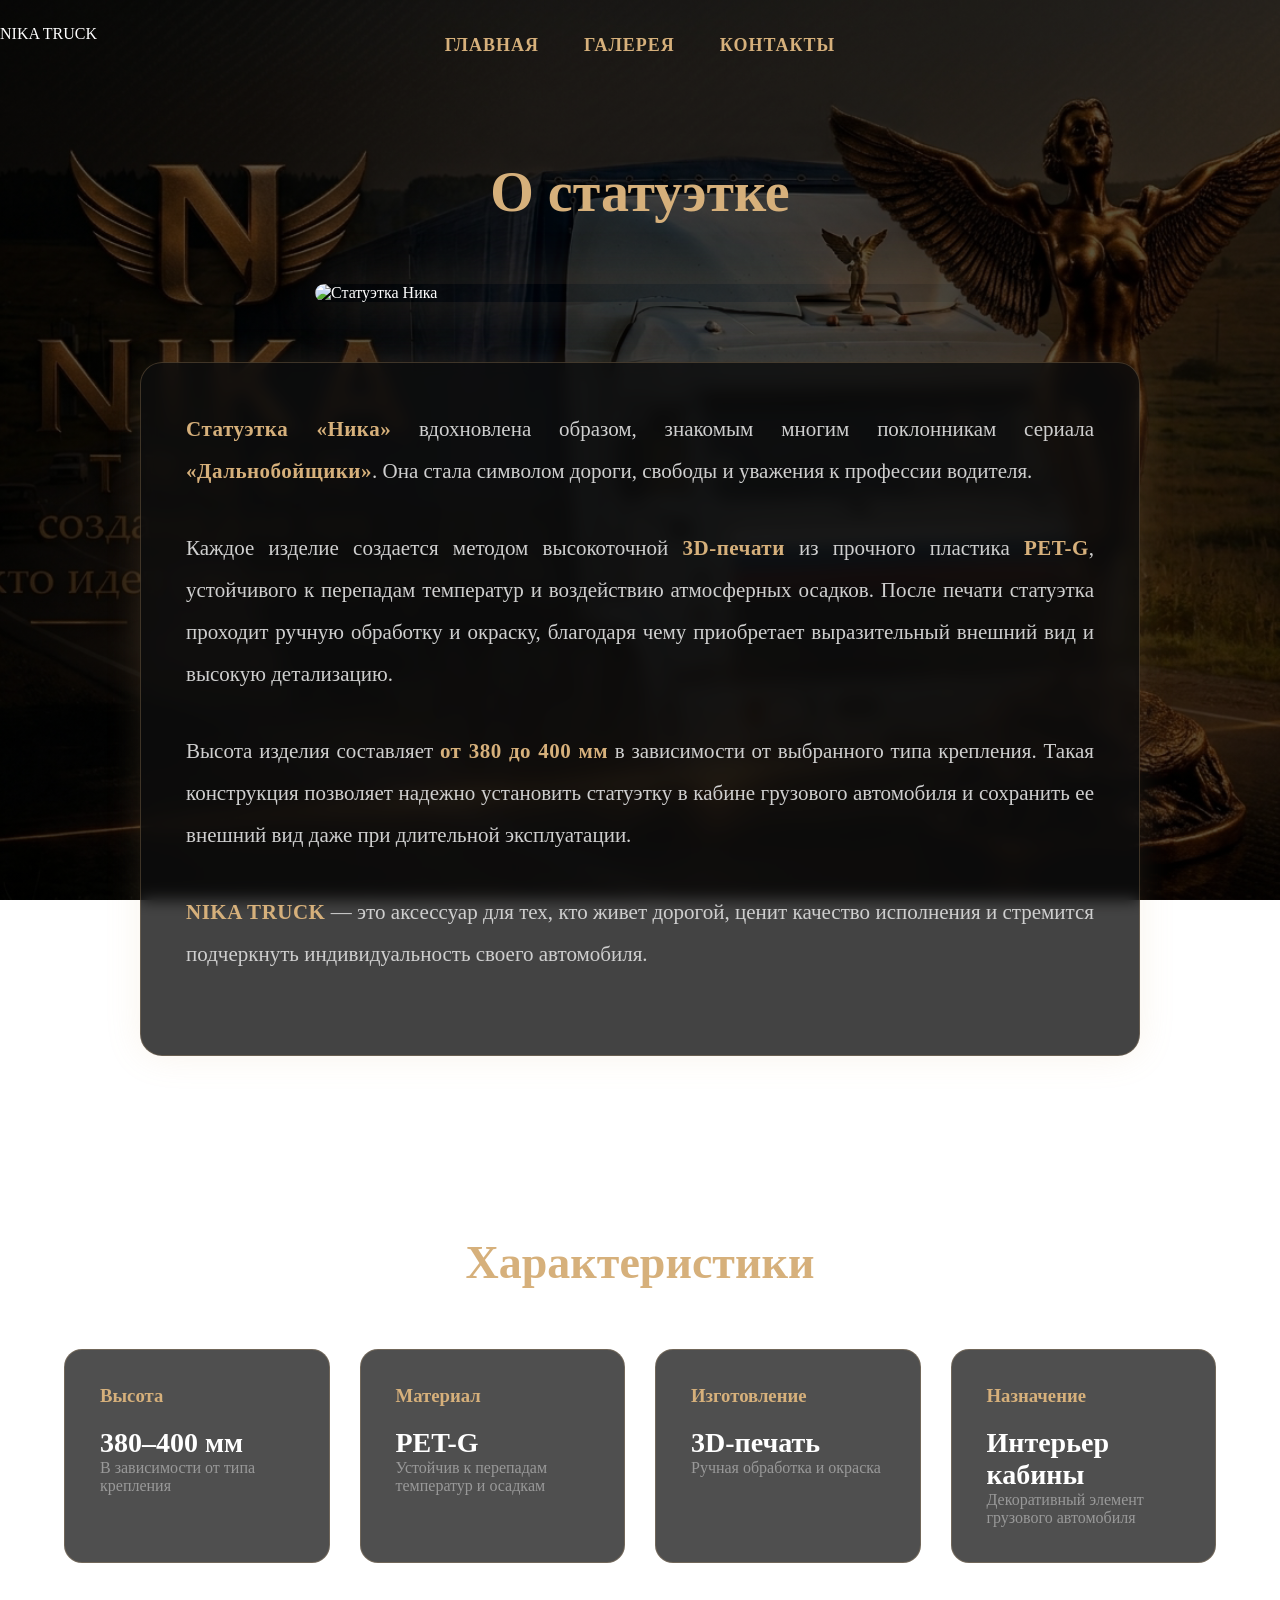
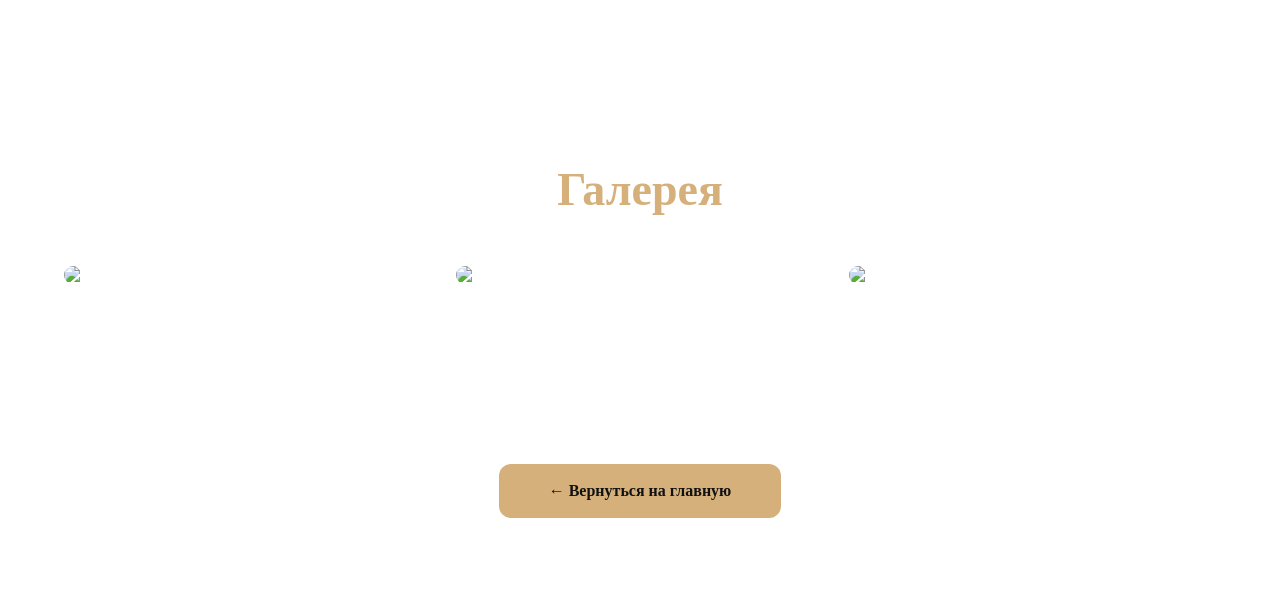
==== about.html @ ae66e677 "Add files via upload" ====
<!DOCTYPE html>
<html lang="ru">

<head>

<meta charset="UTF-8">

<meta name="viewport" content="width=device-width, initial-scale=1.0">

<title>О статуэтке | NIKA TRUCK</title>

<link rel="stylesheet" href="style.css">

</head>

<body>

<header class="header">

    <div class="logo">
        NIKA TRUCK
    </div>

    <nav class="menu">

        <a href="index.html">Главная</a>
        <a href="gallery.html">Галерея</a>
        <a href="contacts.html">Контакты</a>

    </nav>

</header>


<section class="about-page">

    <div class="container">

        <h1>О статуэтке</h1>

        <div class="about-photo">

            <img src="images/nika1.jpg" alt="Статуэтка Ника">

        </div>

        <div class="about-text">

    <p>

        <strong>Статуэтка «Ника»</strong> вдохновлена образом, знакомым многим поклонникам сериала <strong>«Дальнобойщики»</strong>. Она стала символом дороги, свободы и уважения к профессии водителя.

    </p>

    <p>

        Каждое изделие создается методом высокоточной <strong>3D-печати</strong> из прочного пластика <strong>PET-G</strong>, устойчивого к перепадам температур и воздействию атмосферных осадков. После печати статуэтка проходит ручную обработку и окраску, благодаря чему приобретает выразительный внешний вид и высокую детализацию.

    </p>

    <p>

        Высота изделия составляет <strong>от 380 до 400 мм</strong> в зависимости от выбранного типа крепления. Такая конструкция позволяет надежно установить статуэтку в кабине грузового автомобиля и сохранить ее внешний вид даже при длительной эксплуатации.

    </p>

    <p>

        <strong>NIKA TRUCK</strong> — это аксессуар для тех, кто живет дорогой, ценит качество исполнения и стремится подчеркнуть индивидуальность своего автомобиля.

    </p>

</div>

    </div>

</section>
<section class="specs">

    <div class="container">

        <h2>Характеристики</h2>

        <div class="spec-grid">

            <div class="spec-card">
                <h3>Высота</h3>
                <p>380–400 мм</p>
                <span>В зависимости от типа крепления</span>
            </div>

            <div class="spec-card">
                <h3>Материал</h3>
                <p>PET-G</p>
                <span>Устойчив к перепадам температур и осадкам</span>
            </div>

            <div class="spec-card">
                <h3>Изготовление</h3>
                <p>3D-печать</p>
                <span>Ручная обработка и окраска</span>
            </div>

            <div class="spec-card">
                <h3>Назначение</h3>
                <p>Интерьер кабины</p>
                <span>Декоративный элемент грузового автомобиля</span>
            </div>

        </div>

    </div>

</section>



<section class="gallery-page">

    <div class="container">

        <h2>Галерея</h2>

        <div class="gallery-grid">

            <img src="images/nika1.jpg" alt="Ника">

            <img src="images/nika2.jpg" alt="Ника">

            <img src="images/nika3.jpg" alt="Ника">

        </div>

    </div>

</section>



<section class="back-home">

    <a href="index.html" class="btn-back">

        ← Вернуться на главную

    </a>

</section>



<footer>

    <div class="copyright">

        © 2026 NIKA TRUCK.
        Все права защищены.

    </div>

</footer>

</body>

</html>
---- style.css ----
*{

    margin:0;

    padding:0;

    box-sizing:border-box;

}


html, body{

    width:100%;

    height:100%;

}


body{

    background:#000;

}


.hero{

    width:100%;

    height:100vh;
    
    padding-top:80px;

    position:relative;


    background-image:url("images/hero.jpg");


    background-size:cover;


    background-position:center;


    background-repeat:no-repeat;


    animation:showHero 1.5s ease;

}



@keyframes showHero{


    from{

        opacity:0;

    }


    to{

        opacity:1;

    }

}
.overlay{

    position:absolute;

    top:0;

    left:0;

    width:100%;

    height:100%;


    background:rgba(0,0,0,0.25);

}
.container{

    width:90%;

    max-width:1200px;

    margin:0 auto;

    position:relative;

    z-index:2;

}
.loader{

    position:fixed;

    inset:0;

    background:#000;

    z-index:9999;

    display:flex;

    align-items:center;

    justify-content:center;

    opacity:1;

    transition:opacity 1.2s ease;

}



.loader-logo{

    width:260px;

    opacity:0;

    animation:logoShow 1.5s ease forwards;

}
.loader.hide .loader-logo{

    transform:scale(0.8);

    opacity:0;

    transition:all 1s ease;

}



@keyframes logoShow{


    from{

        opacity:0;

        transform:scale(0.8);

    }


    to{

        opacity:1;

        transform:scale(1);

    }


}
.hero-buttons{

    margin-top:40px;

}


.btn{

    display:inline-block;

    padding:16px 40px;

    text-decoration:none;

    font-size:16px;

    letter-spacing:1px;

    transition:0.3s ease;

}


.btn-gold{

    background:#b58a3a;

    color:white;

}


.btn-gold:hover{

    background:#d4aa52;

    transform:translateY(-3px);

}
.header{

    position:absolute;

    top:0;

    left:0;

    width:100%;

    z-index:10;

    padding:25px 0;

}


.header-container{

    width:20%;

    max-width:1200px;

    margin:0 auto;

    display:flex;

    justify-content:space-between;

    align-items:center;

}


.header-logo{

    color:white;

    text-decoration:none;

    font-size:22px;

    font-weight:bold;

    letter-spacing:2px;

}


.menu{
    position: absolute;
    top: 35px;
    left: 50%;
    transform: translateX(-50%);

    display: flex;
    gap: 45px;

    z-index: 100;
}

.menu a{

    color:#d6b07b;

    text-decoration:none;

    font-size:18px;

    font-weight:600;

    letter-spacing:1px;

    transition:.35s;

    position:relative;

    text-transform:uppercase;
}

.menu a::after{

    content:"";

    position:absolute;

    left:0;

    bottom:-8px;

    width:0;

    height:2px;

    background:#d6b07b;

    transition:.35s;
}

.menu a:hover{

    color:#ffd38a;

    text-shadow:
    0 0 8px rgba(255,180,70,.7),
    0 0 18px rgba(255,180,70,.4);
}

.menu a:hover::after{

    width:100%;
}
#musicBtn{

    position:fixed;

    right:30px;

    bottom:30px;

    width:60px;

    height:60px;

    border:none;

    border-radius:50%;

    background:rgba(20,20,20,.75);

    color:#d8b06b;

    font-size:28px;

    cursor:pointer;

    transition:.3s;

    z-index:9999;

    backdrop-filter:blur(8px);

    box-shadow:0 0 15px rgba(216,176,107,.25);

}

#musicBtn:hover{

    transform:scale(1.08);

    color:#ffd27f;

    box-shadow:0 0 25px rgba(255,210,127,.7);

}
/*==============================
        ОТЗЫВЫ
==============================*/

.reviews{

    width:100%;

    background:#050505;

    display:flex;

    justify-content:center;

    align-items:center;

    padding:80px 0;

}

.reviews img{

    width:min(1400px,95%);

    display:block;

    border-radius:20px;

    box-shadow:0 0 40px rgba(212,161,91,.18);

    transition:.35s;

}

.reviews img:hover{

    transform:scale(1.01);

    box-shadow:0 0 60px rgba(212,161,91,.35);

}


  
/*==============================
      ОСТАВИТЬ ОТЗЫВ
==============================*/

.leave-review{

    width:100%;

    background:#070707;

    padding:90px 20px;

    display:flex;

    flex-direction:column;

    align-items:center;

}

.leave-review h2{

    color:#d4a15b;

    font-size:42px;

    margin-bottom:45px;

    text-align:center;

}

.leave-review input,

.leave-review textarea{

    width:650px;

    max-width:90%;

    background:#181818;

    color:#fff;

    border:1px solid rgba(212,161,91,.35);

    border-radius:12px;

    padding:18px 22px;

    font-size:17px;

    margin-bottom:22px;

    transition:.3s;

}

.leave-review textarea{

    height:170px;

    resize:none;

}

.leave-review input:focus,

.leave-review textarea:focus{

    outline:none;

    border-color:#d4a15b;

    box-shadow:0 0 20px rgba(212,161,91,.25);

}

#reviewBtn{

    width:280px;

    height:58px;

    background:#d4a15b;

    color:#111;

    border:none;

    border-radius:10px;

    font-size:18px;

    font-weight:700;

    cursor:pointer;

    transition:.3s;

}

#reviewBtn:hover{

    transform:translateY(-2px);

    background:#e6bb7b;

    box-shadow:0 0 25px rgba(212,161,91,.35);

}
/*==============================
      ОКНО АВТОРИЗАЦИИ
==============================*/

.modal{
    position: fixed;
    inset: 0;
    background: rgba(0,0,0,.75);
    display: none;
    justify-content: center;
    align-items: center;
    z-index: 99999;
}

.modal-content{

    background:#111;

    border:1px solid #d4a15b;

    border-radius:15px;

    padding:35px;

    text-align:center;

    color:#ffffff;

}
.modal-content h3{

    color:#ffffff;

    font-size:24px;

    font-weight:600;

    line-height:1.5;

    margin-bottom:30px;

}

.modal-buttons{
    display:flex;
    justify-content:center;
    gap:15px;
    margin-top:20px;
}

.modal-buttons button{
    background:#d4a15b;
    color:#111;
    border:none;
    padding:12px 24px;
    border-radius:8px;
    cursor:pointer;
}
/*=========================================
          ABOUT PAGE
=========================================*/

.about-page{

    padding:160px 0 80px;

    background:transparent;

}

.about-page h1{

    text-align:center;

    font-size:56px;

    color:#d6b07b;

    margin-bottom:60px;

}

.about-photo{

    display:flex;

    justify-content:center;

    margin-bottom:60px;

}

.about-photo img{

    width:min(650px,95%);

    border-radius:22px;

    box-shadow:0 0 50px rgba(214,176,123,.25);

}

.about-text{

    max-width:1000px;

    margin:auto;

    padding:45px;

    background:rgba(15,15,15,.78);

    border:1px solid rgba(214,176,123,.25);

    border-radius:22px;

    box-shadow:0 0 35px rgba(214,176,123,.15);

    backdrop-filter:blur(8px);

    font-size:21px;

    line-height:2;

    color:#cfcfcf;

    text-align:justify;

}
.about-text strong{

    color:#d6b07b;

    font-weight:700;

    letter-spacing:.5px;

}

.about-text p{

    margin-bottom:28px;

}



.about-text p{

    margin-bottom:35px;

}

.specs{

    padding:100px 0;

}

.specs h2{

    text-align:center;

    color:#d6b07b;

    font-size:46px;

    margin-bottom:60px;

}

.spec-grid{

    display:grid;

    grid-template-columns:repeat(auto-fit,minmax(260px,1fr));

    gap:30px;

}

.spec-card{

    background:rgba(20,20,20,.75);

    border:1px solid rgba(214,176,123,.25);

    border-radius:18px;

    padding:35px;

    transition:.35s;

}

.spec-card:hover{

    transform:translateY(-8px);

    box-shadow:0 0 30px rgba(214,176,123,.25);

}

.spec-card h3{

    color:#d6b07b;

    margin-bottom:20px;

}

.spec-card p{

    font-size:28px;

    color:#fff;

    font-weight:bold;

}

.spec-card span{

    color:#999;

}

.gallery-page{

    padding:100px 0;

}

.gallery-page h2{

    text-align:center;

    color:#d6b07b;

    font-size:46px;

    margin-bottom:50px;

}

.gallery-grid{

    display:grid;

    grid-template-columns:repeat(auto-fit,minmax(300px,1fr));

    gap:25px;

}

.gallery-grid img{

    width:100%;

    border-radius:18px;

    transition:.35s;

    cursor:pointer;

}

.gallery-grid img:hover{

    transform:scale(1.03);

}

.back-home{

    text-align:center;

    padding:80px 0;

}

.btn-back{

    display:inline-block;

    padding:18px 50px;

    background:#d6b07b;

    color:#111;

    text-decoration:none;

    border-radius:12px;

    font-weight:bold;

    transition:.3s;

}

.btn-back:hover{

    transform:translateY(-4px);

    box-shadow:0 0 30px rgba(214,176,123,.4);

}
/*=========================================
        ФОН ДЛЯ ВСЕХ СТРАНИЦ
=========================================*/

body{

    background:
    linear-gradient(rgba(0,0,0,.65),rgba(0,0,0,.65)),
    url("images/hero.jpg");

    background-size:cover;

    background-position:center;

    background-attachment:fixed;

    background-repeat:no-repeat;

    color:white;

}
/*=========================================
          CONTACTS PAGE
=========================================*/

.contacts-page{

    padding:160px 20px 100px;

}

.contacts-page h1{

    text-align:center;

    font-size:58px;

    color:#d6b07b;

    margin-bottom:20px;

}

.contacts-subtitle{

    max-width:800px;

    margin:0 auto 70px;

    text-align:center;

    color:#cfcfcf;

    font-size:20px;

    line-height:1.8;

}

.contacts-grid{

    display:grid;

    grid-template-columns:repeat(auto-fit,minmax(300px,1fr));

    gap:35px;

    max-width:1200px;

    margin:0 auto;

}

.contact-card{

    background:rgba(15,15,15,.8);

    border:1px solid rgba(214,176,123,.25);

    border-radius:20px;

    padding:40px;

    text-align:center;

    transition:.35s;

    backdrop-filter:blur(8px);

}

.contact-card:hover{

    transform:translateY(-8px);

    box-shadow:0 0 35px rgba(214,176,123,.25);

}

.contact-card h2{

    color:#d6b07b;

    margin-bottom:20px;

    font-size:30px;

}

.contact-card p{

    color:#d0d0d0;

    font-size:20px;

    margin-bottom:25px;

}

.contact-card a{

    display:inline-block;

    padding:14px 34px;

    background:#d6b07b;

    color:#111;

    border-radius:10px;

    text-decoration:none;

    font-weight:bold;

    transition:.3s;

}

.contact-card a:hover{

    transform:translateY(-3px);

    box-shadow:0 0 25px rgba(214,176,123,.35);

}
.contact-icon{

    width:72px;

    height:72px;

    margin-bottom:20px;

    transition:.3s;

}

.contact-card:hover .contact-icon{

    transform:scale(1.1);

}
html {
    scroll-behavior: smooth;
}
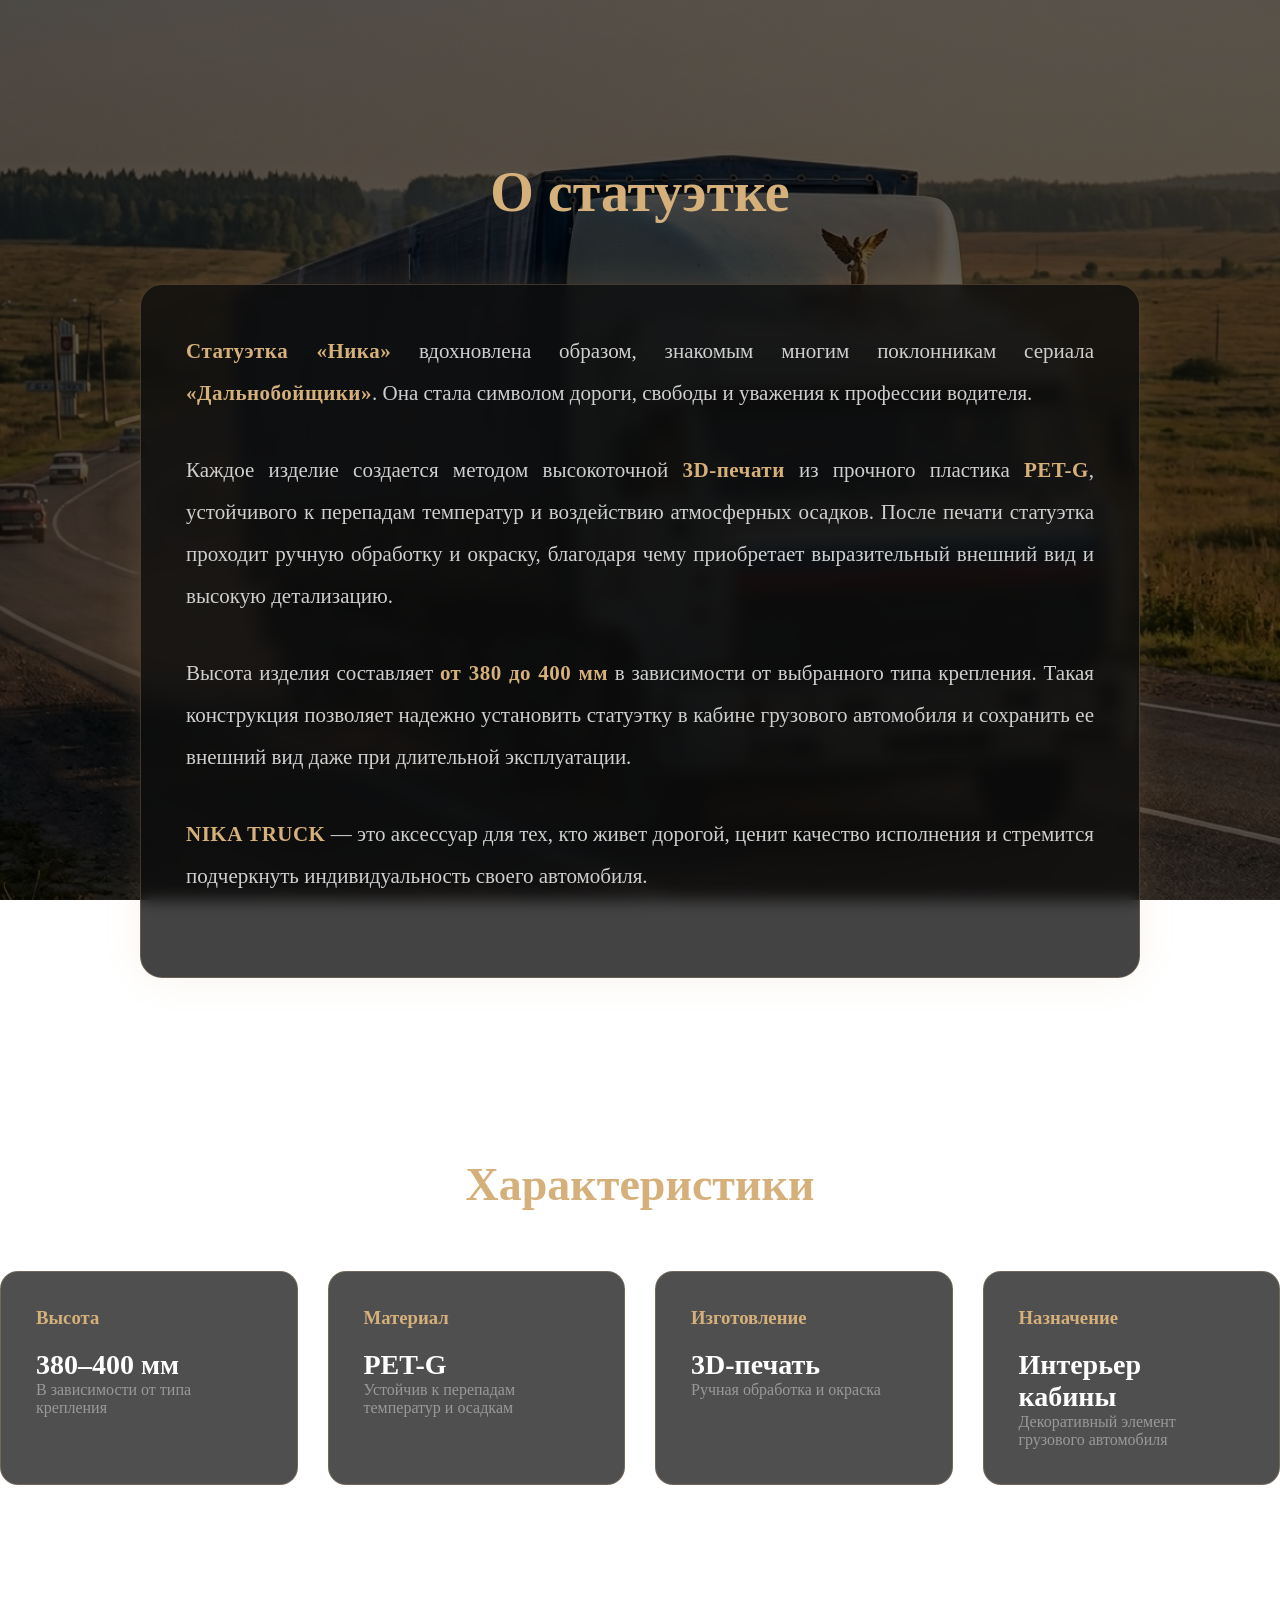
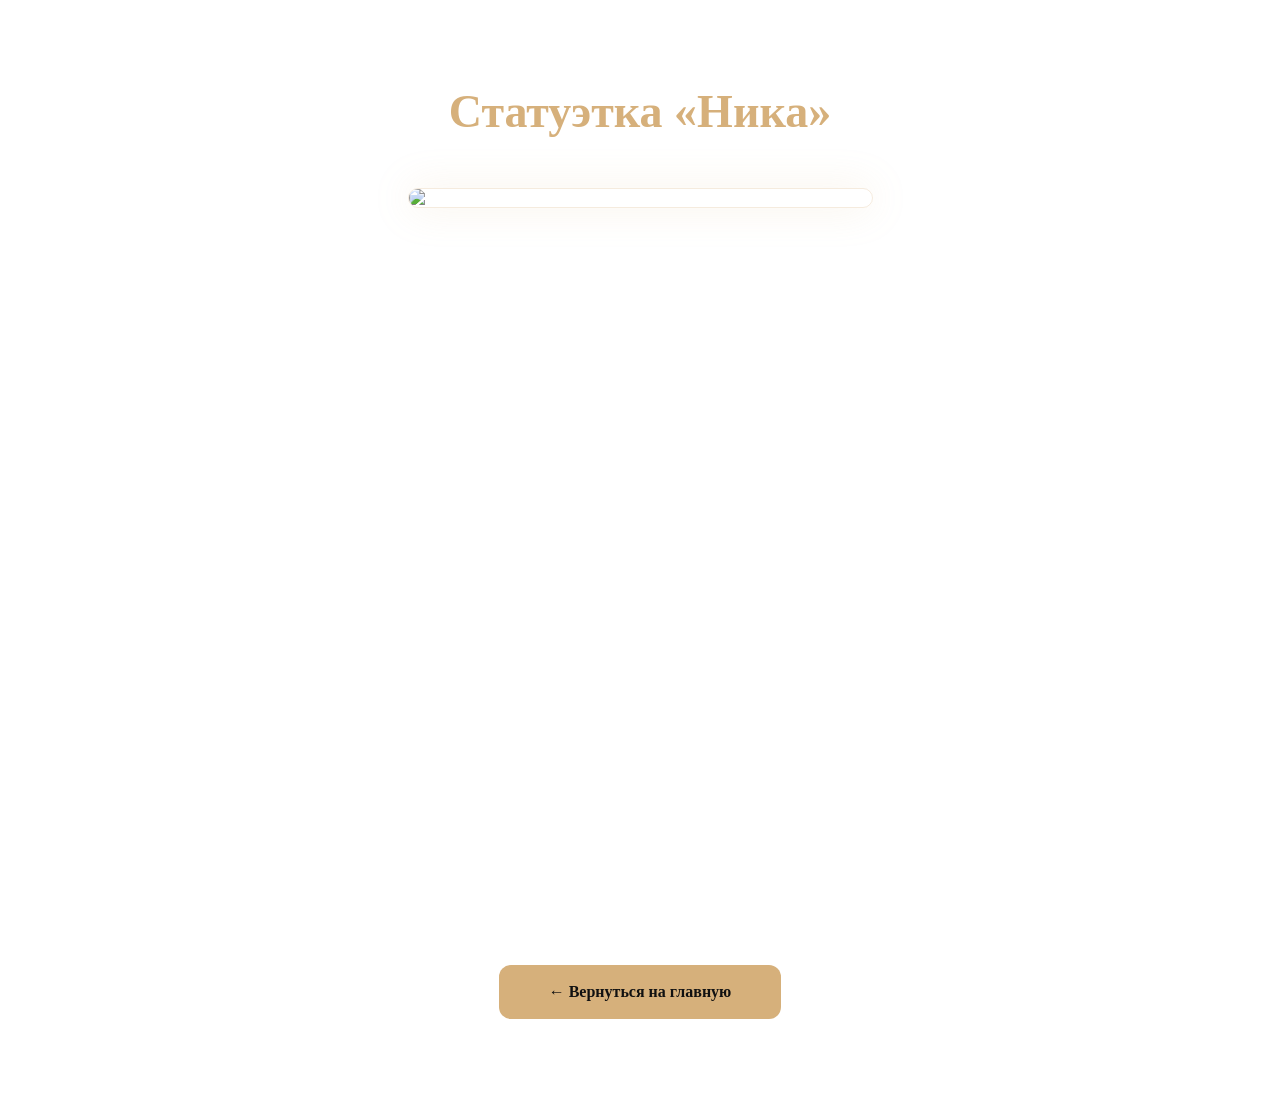
==== commit 33a9eda2: "Update about.html" ====
--- a/about.html
+++ b/about.html
@@ -3,33 +3,17 @@
 
 <head>
 
-<meta charset="UTF-8">
+    <meta charset="UTF-8">
 
-<meta name="viewport" content="width=device-width, initial-scale=1.0">
+    <meta name="viewport" content="width=device-width, initial-scale=1.0">
 
-<title>О статуэтке | NIKA TRUCK</title>
+    <title>О статуэтке | NIKA TRUCK</title>
 
-<link rel="stylesheet" href="style.css">
+    <link rel="stylesheet" href="style.css">
 
 </head>
 
 <body>
-
-<header class="header">
-
-    <div class="logo">
-        NIKA TRUCK
-    </div>
-
-    <nav class="menu">
-
-        <a href="index.html">Главная</a>
-        <a href="gallery.html">Галерея</a>
-        <a href="contacts.html">Контакты</a>
-
-    </nav>
-
-</header>
 
 
 <section class="about-page">
@@ -38,43 +22,50 @@
 
         <h1>О статуэтке</h1>
 
-        <div class="about-photo">
 
-            <img src="images/nika1.jpg" alt="Статуэтка Ника">
-
-        </div>
+        <!-- ТЕКСТ -->
 
         <div class="about-text">
 
-    <p>
+            <p>
+                <strong>Статуэтка «Ника»</strong> вдохновлена образом,
+                знакомым многим поклонникам сериала
+                <strong>«Дальнобойщики»</strong>. Она стала символом дороги,
+                свободы и уважения к профессии водителя.
+            </p>
 
-        <strong>Статуэтка «Ника»</strong> вдохновлена образом, знакомым многим поклонникам сериала <strong>«Дальнобойщики»</strong>. Она стала символом дороги, свободы и уважения к профессии водителя.
+            <p>
+                Каждое изделие создается методом высокоточной
+                <strong>3D-печати</strong> из прочного пластика
+                <strong>PET-G</strong>, устойчивого к перепадам температур
+                и воздействию атмосферных осадков. После печати статуэтка
+                проходит ручную обработку и окраску, благодаря чему
+                приобретает выразительный внешний вид и высокую детализацию.
+            </p>
 
-    </p>
+            <p>
+                Высота изделия составляет <strong>от 380 до 400 мм</strong>
+                в зависимости от выбранного типа крепления. Такая конструкция
+                позволяет надежно установить статуэтку в кабине грузового
+                автомобиля и сохранить ее внешний вид даже при длительной
+                эксплуатации.
+            </p>
 
-    <p>
+            <p>
+                <strong>NIKA TRUCK</strong> — это аксессуар для тех,
+                кто живет дорогой, ценит качество исполнения и стремится
+                подчеркнуть индивидуальность своего автомобиля.
+            </p>
 
-        Каждое изделие создается методом высокоточной <strong>3D-печати</strong> из прочного пластика <strong>PET-G</strong>, устойчивого к перепадам температур и воздействию атмосферных осадков. После печати статуэтка проходит ручную обработку и окраску, благодаря чему приобретает выразительный внешний вид и высокую детализацию.
-
-    </p>
-
-    <p>
-
-        Высота изделия составляет <strong>от 380 до 400 мм</strong> в зависимости от выбранного типа крепления. Такая конструкция позволяет надежно установить статуэтку в кабине грузового автомобиля и сохранить ее внешний вид даже при длительной эксплуатации.
-
-    </p>
-
-    <p>
-
-        <strong>NIKA TRUCK</strong> — это аксессуар для тех, кто живет дорогой, ценит качество исполнения и стремится подчеркнуть индивидуальность своего автомобиля.
-
-    </p>
-
-</div>
+        </div>
 
     </div>
 
 </section>
+
+
+<!-- ХАРАКТЕРИСТИКИ -->
+
 <section class="specs">
 
     <div class="container">
@@ -84,27 +75,54 @@
         <div class="spec-grid">
 
             <div class="spec-card">
+
                 <h3>Высота</h3>
+
                 <p>380–400 мм</p>
-                <span>В зависимости от типа крепления</span>
+
+                <span>
+                    В зависимости от типа крепления
+                </span>
+
             </div>
 
+
             <div class="spec-card">
+
                 <h3>Материал</h3>
+
                 <p>PET-G</p>
-                <span>Устойчив к перепадам температур и осадкам</span>
+
+                <span>
+                    Устойчив к перепадам температур и осадкам
+                </span>
+
             </div>
 
+
             <div class="spec-card">
+
                 <h3>Изготовление</h3>
+
                 <p>3D-печать</p>
-                <span>Ручная обработка и окраска</span>
+
+                <span>
+                    Ручная обработка и окраска
+                </span>
+
             </div>
 
+
             <div class="spec-card">
+
                 <h3>Назначение</h3>
+
                 <p>Интерьер кабины</p>
-                <span>Декоративный элемент грузового автомобиля</span>
+
+                <span>
+                    Декоративный элемент грузового автомобиля
+                </span>
+
             </div>
 
         </div>
@@ -114,20 +132,21 @@
 </section>
 
 
+<!-- ОДНА КАРТИНКА — КОЛЛАЖ -->
 
 <section class="gallery-page">
 
     <div class="container">
 
-        <h2>Галерея</h2>
+        <h2>Статуэтка «Ника»</h2>
 
-        <div class="gallery-grid">
+        <div class="gallery-photo">
 
-            <img src="images/nika1.jpg" alt="Ника">
-
-            <img src="images/nika2.jpg" alt="Ника">
-
-            <img src="images/nika3.jpg" alt="Ника">
+            <img
+                src="images/colage.png"
+                class="gallery-colage"
+                alt="Статуэтка Ника"
+            >
 
         </div>
 
@@ -136,17 +155,15 @@
 </section>
 
 
+<!-- НАЗАД -->
 
 <section class="back-home">
 
     <a href="index.html" class="btn-back">
-
         ← Вернуться на главную
-
     </a>
 
 </section>
-
 
 
 <footer>
@@ -160,6 +177,7 @@
 
 </footer>
 
+
 </body>
 
-</html>+</html>
--- a/style.css
+++ b/style.css
@@ -1,993 +1,1299 @@
-*{
-
-    margin:0;
-
-    padding:0;
-
-    box-sizing:border-box;
-
-}
-
-
-html, body{
-
-    width:100%;
-
-    height:100%;
-
-}
-
-
-body{
-
-    background:#000;
-
-}
-
-
-.hero{
-
-    width:100%;
-
-    height:100vh;
-    
-    padding-top:80px;
-
-    position:relative;
-
-
-    background-image:url("images/hero.jpg");
-
-
-    background-size:cover;
-
-
-    background-position:center;
-
-
-    background-repeat:no-repeat;
-
-
-    animation:showHero 1.5s ease;
-
-}
-
-
-
-@keyframes showHero{
-
-
-    from{
-
-        opacity:0;
-
-    }
-
-
-    to{
-
-        opacity:1;
-
-    }
-
-}
-.overlay{
-
-    position:absolute;
-
-    top:0;
-
-    left:0;
-
-    width:100%;
-
-    height:100%;
-
-
-    background:rgba(0,0,0,0.25);
-
-}
-.container{
-
-    width:90%;
-
-    max-width:1200px;
-
-    margin:0 auto;
-
-    position:relative;
-
-    z-index:2;
-
-}
-.loader{
-
-    position:fixed;
-
-    inset:0;
-
-    background:#000;
-
-    z-index:9999;
-
-    display:flex;
-
-    align-items:center;
-
-    justify-content:center;
-
-    opacity:1;
-
-    transition:opacity 1.2s ease;
-
-}
-
-
-
-.loader-logo{
-
-    width:260px;
-
-    opacity:0;
-
-    animation:logoShow 1.5s ease forwards;
-
-}
-.loader.hide .loader-logo{
-
-    transform:scale(0.8);
-
-    opacity:0;
-
-    transition:all 1s ease;
-
-}
-
-
-
-@keyframes logoShow{
-
-
-    from{
-
-        opacity:0;
-
-        transform:scale(0.8);
-
-    }
-
-
-    to{
-
-        opacity:1;
-
-        transform:scale(1);
-
-    }
-
-
-}
-.hero-buttons{
-
-    margin-top:40px;
-
-}
-
-
-.btn{
-
-    display:inline-block;
-
-    padding:16px 40px;
-
-    text-decoration:none;
-
-    font-size:16px;
-
-    letter-spacing:1px;
-
-    transition:0.3s ease;
-
-}
-
-
-.btn-gold{
-
-    background:#b58a3a;
-
-    color:white;
-
-}
-
-
-.btn-gold:hover{
-
-    background:#d4aa52;
-
-    transform:translateY(-3px);
-
-}
-.header{
-
-    position:absolute;
-
-    top:0;
-
-    left:0;
-
-    width:100%;
-
-    z-index:10;
-
-    padding:25px 0;
-
-}
-
-
-.header-container{
-
-    width:20%;
-
-    max-width:1200px;
-
-    margin:0 auto;
-
-    display:flex;
-
-    justify-content:space-between;
-
-    align-items:center;
-
-}
-
-
-.header-logo{
-
-    color:white;
-
-    text-decoration:none;
-
-    font-size:22px;
-
-    font-weight:bold;
-
-    letter-spacing:2px;
-
-}
-
-
-.menu{
+* {
+    margin: 0;
+    padding: 0;
+    box-sizing: border-box;
+}
+
+html,
+body {
+    width: 100%;
+    min-height: 100%;
+}
+
+html {
+    scroll-behavior: smooth;
+}
+
+body {
+    background:
+        linear-gradient(rgba(0, 0, 0, .65), rgba(0, 0, 0, .65)),
+        url("images/hero.jpg");
+
+    background-size: cover;
+    background-position: center;
+    background-attachment: fixed;
+    background-repeat: no-repeat;
+
+    color: white;
+}
+
+
+/* =========================================
+        HERO
+========================================= */
+
+.hero {
+    position: relative;
+
+    width: 100%;
+    height: 100vh;
+    min-height: 650px;
+
+    background-image: url("images/hero.jpg");
+    background-size: cover;
+    background-position: center;
+    background-repeat: no-repeat;
+
+    overflow: hidden;
+}
+
+
+/* Затемнение фоновой картинки */
+
+.hero .overlay {
     position: absolute;
+
+    inset: 0;
+
+    width: 100%;
+    height: 100%;
+
+    background: rgba(0, 0, 0, 0.60);
+
+    z-index: 1;
+}
+
+
+/* Контейнер HERO */
+
+.hero .container {
+    position: relative;
+
+    width: 100%;
+    height: 100%;
+
+    max-width: 1200px;
+
+    margin: 0 auto;
+    padding: 0 30px;
+
+    z-index: 2;
+}
+
+
+/* =========================================
+        НИКА
+========================================= */
+
+.hero .nika-hero {
+    position: absolute;
+
+    right: -25vw;
+    bottom: 0;
+
+    width: 50vw;
+    max-width: none;
+
+    height: auto;
+
+    z-index: 3;
+
+    display: block;
+
+    object-fit: contain;
+
+    pointer-events: none;
+}
+
+
+/* =========================================
+        ЛОГОТИП
+========================================= */
+
+.hero .hero-logo {
+    position: absolute;
+
+    left: -30vw;
+    top: 40px;
+
+    width: 1050px;
+    height: auto;
+
+    z-index: 3;
+
+    display: block;
+
+    pointer-events: none;
+}
+
+
+/* =========================================
+        ВЕРХНЕЕ МЕНЮ
+========================================= */
+
+.header {
+    position: absolute;
+
+    top: 0;
+    left: 0;
+
+    width: 100%;
+
+    padding: 25px 0;
+
+    z-index: 10;
+}
+
+
+.header-container {
+    width: 100%;
+    max-width: 1200px;
+
+    height: 80px;
+
+    margin: 0 auto;
+
+    position: relative;
+}
+
+
+/* Меню */
+
+.menu {
+    position: absolute;
+
     top: 35px;
     left: 50%;
+
     transform: translateX(-50%);
 
     display: flex;
+
     gap: 45px;
 
     z-index: 100;
 }
 
-.menu a{
-
-    color:#d6b07b;
-
-    text-decoration:none;
-
-    font-size:18px;
-
-    font-weight:600;
-
-    letter-spacing:1px;
-
-    transition:.35s;
-
-    position:relative;
-
-    text-transform:uppercase;
-}
-
-.menu a::after{
-
-    content:"";
-
-    position:absolute;
-
-    left:0;
-
-    bottom:-8px;
-
-    width:0;
-
-    height:2px;
-
-    background:#d6b07b;
-
-    transition:.35s;
-}
-
-.menu a:hover{
-
-    color:#ffd38a;
+
+.menu a {
+    color: #d6b07b;
+
+    text-decoration: none;
+
+    font-size: 18px;
+
+    font-weight: 600;
+
+    letter-spacing: 1px;
+
+    transition: .35s;
+
+    position: relative;
+
+    text-transform: uppercase;
+}
+
+
+.menu a::after {
+    content: "";
+
+    position: absolute;
+
+    left: 0;
+    bottom: -8px;
+
+    width: 0;
+    height: 2px;
+
+    background: #d6b07b;
+
+    transition: .35s;
+}
+
+
+.menu a:hover {
+    color: #ffd38a;
 
     text-shadow:
-    0 0 8px rgba(255,180,70,.7),
-    0 0 18px rgba(255,180,70,.4);
-}
-
-.menu a:hover::after{
-
-    width:100%;
-}
-#musicBtn{
-
-    position:fixed;
-
-    right:30px;
-
-    bottom:30px;
-
-    width:60px;
-
-    height:60px;
-
-    border:none;
-
-    border-radius:50%;
-
-    background:rgba(20,20,20,.75);
-
-    color:#d8b06b;
-
-    font-size:28px;
-
-    cursor:pointer;
-
-    transition:.3s;
-
-    z-index:9999;
-
-    backdrop-filter:blur(8px);
-
-    box-shadow:0 0 15px rgba(216,176,107,.25);
-
-}
-
-#musicBtn:hover{
-
-    transform:scale(1.08);
-
-    color:#ffd27f;
-
-    box-shadow:0 0 25px rgba(255,210,127,.7);
-
-}
-/*==============================
+        0 0 8px rgba(255, 180, 70, .7),
+        0 0 18px rgba(255, 180, 70, .4);
+}
+
+
+.menu a:hover::after {
+    width: 100%;
+}
+
+
+/* =========================================
+        ЗАГРУЗОЧНЫЙ ЭКРАН
+========================================= */
+
+.loader {
+    position: fixed;
+
+    inset: 0;
+
+    background: #000;
+
+    z-index: 9999;
+
+    display: flex;
+
+    align-items: center;
+    justify-content: center;
+
+    opacity: 1;
+
+    transition: opacity 1.2s ease;
+}
+
+
+.loader-logo {
+    width: 260px;
+
+    opacity: 0;
+
+    animation: logoShow 1.5s ease forwards;
+}
+
+
+.loader.hide .loader-logo {
+    transform: scale(.8);
+
+    opacity: 0;
+
+    transition: all 1s ease;
+}
+
+
+@keyframes logoShow {
+
+    from {
+        opacity: 0;
+        transform: scale(.8);
+    }
+
+    to {
+        opacity: 1;
+        transform: scale(1);
+    }
+
+}
+
+
+/* =========================================
+        КНОПКИ
+========================================= */
+
+.hero-buttons {
+    margin-top: 40px;
+}
+
+
+.btn {
+    display: inline-block;
+
+    padding: 16px 40px;
+
+    text-decoration: none;
+
+    font-size: 16px;
+
+    letter-spacing: 1px;
+
+    transition: .3s ease;
+}
+
+
+.btn-gold {
+    background: #b58a3a;
+
+    color: white;
+}
+
+
+.btn-gold:hover {
+    background: #d4aa52;
+
+    transform: translateY(-3px);
+}
+
+
+/* =========================================
+        МУЗЫКА
+========================================= */
+
+#musicBtn {
+    position: fixed;
+
+    right: 30px;
+    bottom: 30px;
+
+    width: 60px;
+    height: 60px;
+
+    border: none;
+
+    border-radius: 50%;
+
+    background: rgba(20, 20, 20, .75);
+
+    color: #d8b06b;
+
+    font-size: 28px;
+
+    cursor: pointer;
+
+    transition: .3s;
+
+    z-index: 9999;
+
+    backdrop-filter: blur(8px);
+
+    box-shadow: 0 0 15px rgba(216, 176, 107, .25);
+}
+
+
+#musicBtn:hover {
+    transform: scale(1.08);
+
+    color: #ffd27f;
+
+    box-shadow: 0 0 25px rgba(255, 210, 127, .7);
+}
+
+
+/* =========================================
         ОТЗЫВЫ
-==============================*/
-
-.reviews{
-
-    width:100%;
-
-    background:#050505;
-
-    display:flex;
-
-    justify-content:center;
-
-    align-items:center;
-
-    padding:80px 0;
-
-}
-
-.reviews img{
-
-    width:min(1400px,95%);
-
-    display:block;
-
-    border-radius:20px;
-
-    box-shadow:0 0 40px rgba(212,161,91,.18);
-
-    transition:.35s;
-
-}
-
-.reviews img:hover{
-
-    transform:scale(1.01);
-
-    box-shadow:0 0 60px rgba(212,161,91,.35);
-
-}
-
-
-  
-/*==============================
-      ОСТАВИТЬ ОТЗЫВ
-==============================*/
-
-.leave-review{
-
-    width:100%;
-
-    background:#070707;
-
-    padding:90px 20px;
-
-    display:flex;
-
-    flex-direction:column;
-
-    align-items:center;
-
-}
-
-.leave-review h2{
-
-    color:#d4a15b;
-
-    font-size:42px;
-
-    margin-bottom:45px;
-
-    text-align:center;
-
-}
-
-.leave-review input,
-
-.leave-review textarea{
-
-    width:650px;
-
-    max-width:90%;
-
-    background:#181818;
-
-    color:#fff;
-
-    border:1px solid rgba(212,161,91,.35);
-
-    border-radius:12px;
-
-    padding:18px 22px;
-
-    font-size:17px;
-
-    margin-bottom:22px;
-
-    transition:.3s;
-
-}
-
-.leave-review textarea{
-
-    height:170px;
-
-    resize:none;
-
-}
-
-.leave-review input:focus,
-
-.leave-review textarea:focus{
-
-    outline:none;
-
-    border-color:#d4a15b;
-
-    box-shadow:0 0 20px rgba(212,161,91,.25);
-
-}
-
-#reviewBtn{
-
-    width:280px;
-
-    height:58px;
-
-    background:#d4a15b;
-
-    color:#111;
-
-    border:none;
-
-    border-radius:10px;
-
-    font-size:18px;
-
-    font-weight:700;
-
-    cursor:pointer;
-
-    transition:.3s;
-
-}
-
-#reviewBtn:hover{
-
-    transform:translateY(-2px);
-
-    background:#e6bb7b;
-
-    box-shadow:0 0 25px rgba(212,161,91,.35);
-
-}
-/*==============================
-      ОКНО АВТОРИЗАЦИИ
-==============================*/
-
-.modal{
-    position: fixed;
-    inset: 0;
-    background: rgba(0,0,0,.75);
-    display: none;
+========================================= */
+
+.reviews {
+    width: 100%;
+
+    background: #050505;
+
+    display: flex;
+
     justify-content: center;
     align-items: center;
+
+    padding: 80px 0;
+}
+
+
+.reviews img {
+    width: min(1400px, 95%);
+
+    display: block;
+
+    border-radius: 20px;
+
+    box-shadow: 0 0 40px rgba(212, 161, 91, .18);
+
+    transition: .35s;
+}
+
+
+.reviews img:hover {
+    transform: scale(1.01);
+
+    box-shadow: 0 0 60px rgba(212, 161, 91, .35);
+}
+
+
+/* =========================================
+        ОСТАВИТЬ ОТЗЫВ
+========================================= */
+
+.leave-review {
+    width: 100%;
+
+    background: #070707;
+
+    padding: 90px 20px;
+
+    display: flex;
+
+    flex-direction: column;
+
+    align-items: center;
+}
+
+
+.leave-review h2 {
+    color: #d4a15b;
+
+    font-size: 42px;
+
+    margin-bottom: 45px;
+
+    text-align: center;
+}
+
+
+.leave-review input,
+.leave-review textarea {
+    width: 650px;
+
+    max-width: 90%;
+
+    background: #181818;
+
+    color: #fff;
+
+    border: 1px solid rgba(212, 161, 91, .35);
+
+    border-radius: 12px;
+
+    padding: 18px 22px;
+
+    font-size: 17px;
+
+    margin-bottom: 22px;
+
+    transition: .3s;
+}
+
+
+.leave-review textarea {
+    height: 170px;
+
+    resize: none;
+}
+
+
+.leave-review input:focus,
+.leave-review textarea:focus {
+    outline: none;
+
+    border-color: #d4a15b;
+
+    box-shadow: 0 0 20px rgba(212, 161, 91, .25);
+}
+
+
+#reviewBtn {
+    width: 280px;
+
+    height: 58px;
+
+    background: #d4a15b;
+
+    color: #111;
+
+    border: none;
+
+    border-radius: 10px;
+
+    font-size: 18px;
+
+    font-weight: 700;
+
+    cursor: pointer;
+
+    transition: .3s;
+}
+
+
+#reviewBtn:hover {
+    transform: translateY(-2px);
+
+    background: #e6bb7b;
+
+    box-shadow: 0 0 25px rgba(212, 161, 91, .35);
+}
+
+
+/* =========================================
+        МОДАЛЬНОЕ ОКНО
+========================================= */
+
+.modal {
+    position: fixed;
+
+    inset: 0;
+
+    background: rgba(0, 0, 0, .75);
+
+    display: none;
+
+    justify-content: center;
+    align-items: center;
+
     z-index: 99999;
 }
 
-.modal-content{
-
-    background:#111;
-
-    border:1px solid #d4a15b;
-
-    border-radius:15px;
-
-    padding:35px;
-
-    text-align:center;
-
-    color:#ffffff;
-
-}
-.modal-content h3{
-
-    color:#ffffff;
-
-    font-size:24px;
-
-    font-weight:600;
-
-    line-height:1.5;
-
-    margin-bottom:30px;
-
-}
-
-.modal-buttons{
-    display:flex;
-    justify-content:center;
-    gap:15px;
-    margin-top:20px;
-}
-
-.modal-buttons button{
-    background:#d4a15b;
-    color:#111;
-    border:none;
-    padding:12px 24px;
-    border-radius:8px;
-    cursor:pointer;
-}
-/*=========================================
-          ABOUT PAGE
-=========================================*/
-
-.about-page{
-
-    padding:160px 0 80px;
-
-    background:transparent;
-
-}
-
-.about-page h1{
-
-    text-align:center;
-
-    font-size:56px;
-
-    color:#d6b07b;
-
-    margin-bottom:60px;
-
-}
-
-.about-photo{
-
-    display:flex;
-
-    justify-content:center;
-
-    margin-bottom:60px;
-
-}
-
-.about-photo img{
-
-    width:min(650px,95%);
-
-    border-radius:22px;
-
-    box-shadow:0 0 50px rgba(214,176,123,.25);
-
-}
-
-.about-text{
-
-    max-width:1000px;
-
-    margin:auto;
-
-    padding:45px;
-
-    background:rgba(15,15,15,.78);
-
-    border:1px solid rgba(214,176,123,.25);
-
-    border-radius:22px;
-
-    box-shadow:0 0 35px rgba(214,176,123,.15);
-
-    backdrop-filter:blur(8px);
-
-    font-size:21px;
-
-    line-height:2;
-
-    color:#cfcfcf;
-
-    text-align:justify;
-
-}
-.about-text strong{
-
-    color:#d6b07b;
-
-    font-weight:700;
-
-    letter-spacing:.5px;
-
-}
-
-.about-text p{
-
-    margin-bottom:28px;
-
-}
-
-
-
-.about-text p{
-
-    margin-bottom:35px;
-
-}
-
-.specs{
-
-    padding:100px 0;
-
-}
-
-.specs h2{
-
-    text-align:center;
-
-    color:#d6b07b;
-
-    font-size:46px;
-
-    margin-bottom:60px;
-
-}
-
-.spec-grid{
-
-    display:grid;
-
-    grid-template-columns:repeat(auto-fit,minmax(260px,1fr));
-
-    gap:30px;
-
-}
-
-.spec-card{
-
-    background:rgba(20,20,20,.75);
-
-    border:1px solid rgba(214,176,123,.25);
-
-    border-radius:18px;
-
-    padding:35px;
-
-    transition:.35s;
-
-}
-
-.spec-card:hover{
-
-    transform:translateY(-8px);
-
-    box-shadow:0 0 30px rgba(214,176,123,.25);
-
-}
-
-.spec-card h3{
-
-    color:#d6b07b;
-
-    margin-bottom:20px;
-
-}
-
-.spec-card p{
-
-    font-size:28px;
-
-    color:#fff;
-
-    font-weight:bold;
-
-}
-
-.spec-card span{
-
-    color:#999;
-
-}
-
-.gallery-page{
-
-    padding:100px 0;
-
-}
-
-.gallery-page h2{
-
-    text-align:center;
-
-    color:#d6b07b;
-
-    font-size:46px;
-
-    margin-bottom:50px;
-
-}
-
-.gallery-grid{
-
-    display:grid;
-
-    grid-template-columns:repeat(auto-fit,minmax(300px,1fr));
-
-    gap:25px;
-
-}
-
-.gallery-grid img{
-
-    width:100%;
-
-    border-radius:18px;
-
-    transition:.35s;
-
-    cursor:pointer;
-
-}
-
-.gallery-grid img:hover{
-
-    transform:scale(1.03);
-
-}
-
-.back-home{
-
-    text-align:center;
-
-    padding:80px 0;
-
-}
-
-.btn-back{
-
-    display:inline-block;
-
-    padding:18px 50px;
-
-    background:#d6b07b;
-
-    color:#111;
-
-    text-decoration:none;
-
-    border-radius:12px;
-
-    font-weight:bold;
-
-    transition:.3s;
-
-}
-
-.btn-back:hover{
-
-    transform:translateY(-4px);
-
-    box-shadow:0 0 30px rgba(214,176,123,.4);
-
-}
-/*=========================================
-        ФОН ДЛЯ ВСЕХ СТРАНИЦ
-=========================================*/
-
-body{
-
-    background:
-    linear-gradient(rgba(0,0,0,.65),rgba(0,0,0,.65)),
-    url("images/hero.jpg");
-
-    background-size:cover;
-
-    background-position:center;
-
-    background-attachment:fixed;
-
-    background-repeat:no-repeat;
-
-    color:white;
-
-}
-/*=========================================
-          CONTACTS PAGE
-=========================================*/
-
-.contacts-page{
-
-    padding:160px 20px 100px;
-
-}
-
-.contacts-page h1{
-
-    text-align:center;
-
-    font-size:58px;
-
-    color:#d6b07b;
-
-    margin-bottom:20px;
-
-}
-
-.contacts-subtitle{
-
-    max-width:800px;
-
-    margin:0 auto 70px;
-
-    text-align:center;
-
-    color:#cfcfcf;
-
-    font-size:20px;
-
-    line-height:1.8;
-
-}
-
-.contacts-grid{
-
-    display:grid;
-
-    grid-template-columns:repeat(auto-fit,minmax(300px,1fr));
-
-    gap:35px;
-
-    max-width:1200px;
-
-    margin:0 auto;
-
-}
-
-.contact-card{
-
-    background:rgba(15,15,15,.8);
-
-    border:1px solid rgba(214,176,123,.25);
-
-    border-radius:20px;
-
-    padding:40px;
-
-    text-align:center;
-
-    transition:.35s;
-
-    backdrop-filter:blur(8px);
-
-}
-
-.contact-card:hover{
-
-    transform:translateY(-8px);
-
-    box-shadow:0 0 35px rgba(214,176,123,.25);
-
-}
-
-.contact-card h2{
-
-    color:#d6b07b;
-
-    margin-bottom:20px;
-
-    font-size:30px;
-
-}
-
-.contact-card p{
-
-    color:#d0d0d0;
-
-    font-size:20px;
-
-    margin-bottom:25px;
-
-}
-
-.contact-card a{
-
-    display:inline-block;
-
-    padding:14px 34px;
-
-    background:#d6b07b;
-
-    color:#111;
-
-    border-radius:10px;
-
-    text-decoration:none;
-
-    font-weight:bold;
-
-    transition:.3s;
-
-}
-
-.contact-card a:hover{
-
-    transform:translateY(-3px);
-
-    box-shadow:0 0 25px rgba(214,176,123,.35);
-
-}
-.contact-icon{
-
-    width:72px;
-
-    height:72px;
-
-    margin-bottom:20px;
-
-    transition:.3s;
-
-}
-
-.contact-card:hover .contact-icon{
-
-    transform:scale(1.1);
-
-}
-html {
-    scroll-behavior: smooth;
-}+
+.modal-content {
+    background: #111;
+
+    border: 1px solid #d4a15b;
+
+    border-radius: 15px;
+
+    padding: 35px;
+
+    text-align: center;
+
+    color: #fff;
+}
+
+
+.modal-content h3 {
+    color: #fff;
+
+    font-size: 24px;
+
+    font-weight: 600;
+
+    line-height: 1.5;
+
+    margin-bottom: 30px;
+}
+
+
+.modal-buttons {
+    display: flex;
+
+    justify-content: center;
+
+    gap: 15px;
+
+    margin-top: 20px;
+}
+
+
+.modal-buttons button {
+    background: #d4a15b;
+
+    color: #111;
+
+    border: none;
+
+    padding: 12px 24px;
+
+    border-radius: 8px;
+
+    cursor: pointer;
+}
+
+
+/* =========================================
+        ABOUT PAGE
+========================================= */
+
+.about-page {
+    padding: 160px 0 80px;
+
+    background: transparent;
+}
+
+
+.about-page h1 {
+    text-align: center;
+
+    font-size: 56px;
+
+    color: #d6b07b;
+
+    margin-bottom: 60px;
+}
+
+
+.about-photo {
+    display: flex;
+
+    justify-content: center;
+
+    margin-bottom: 60px;
+}
+
+
+.about-photo img {
+    width: min(650px, 95%);
+
+    border-radius: 22px;
+
+    box-shadow: 0 0 50px rgba(214, 176, 123, .25);
+}
+
+
+.about-text {
+    max-width: 1000px;
+
+    margin: auto;
+
+    padding: 45px;
+
+    background: rgba(15, 15, 15, .78);
+
+    border: 1px solid rgba(214, 176, 123, .25);
+
+    border-radius: 22px;
+
+    box-shadow: 0 0 35px rgba(214, 176, 123, .15);
+
+    backdrop-filter: blur(8px);
+
+    font-size: 21px;
+
+    line-height: 2;
+
+    color: #cfcfcf;
+
+    text-align: justify;
+}
+
+
+.about-text strong {
+    color: #d6b07b;
+
+    font-weight: 700;
+
+    letter-spacing: .5px;
+}
+
+
+.about-text p {
+    margin-bottom: 35px;
+}
+
+
+/* =========================================
+        ХАРАКТЕРИСТИКИ
+========================================= */
+
+.specs {
+    padding: 100px 0;
+}
+
+
+.specs h2 {
+    text-align: center;
+
+    color: #d6b07b;
+
+    font-size: 46px;
+
+    margin-bottom: 60px;
+}
+
+
+.spec-grid {
+    display: grid;
+
+    grid-template-columns: repeat(
+        auto-fit,
+        minmax(260px, 1fr)
+    );
+
+    gap: 30px;
+}
+
+
+.spec-card {
+    background: rgba(20, 20, 20, .75);
+
+    border: 1px solid rgba(214, 176, 123, .25);
+
+    border-radius: 18px;
+
+    padding: 35px;
+
+    transition: .35s;
+}
+
+
+.spec-card:hover {
+    transform: translateY(-8px);
+
+    box-shadow: 0 0 30px rgba(214, 176, 123, .25);
+}
+
+
+.spec-card h3 {
+    color: #d6b07b;
+
+    margin-bottom: 20px;
+}
+
+
+.spec-card p {
+    font-size: 28px;
+
+    color: #fff;
+
+    font-weight: bold;
+}
+
+
+.spec-card span {
+    color: #999;
+}
+
+
+/* =========================================
+        ГАЛЕРЕЯ
+========================================= */
+
+.gallery-page {
+    padding: 100px 0;
+}
+
+
+.gallery-page h2 {
+    text-align: center;
+
+    color: #d6b07b;
+
+    font-size: 46px;
+
+    margin-bottom: 50px;
+}
+
+
+.gallery-grid {
+    display: grid;
+
+    grid-template-columns: repeat(
+        auto-fit,
+        minmax(300px, 1fr)
+    );
+
+    gap: 25px;
+}
+
+
+.gallery-grid img {
+    width: 100%;
+
+    border-radius: 18px;
+
+    transition: .35s;
+
+    cursor: pointer;
+}
+
+
+.gallery-grid img:hover {
+    transform: scale(1.03);
+}
+
+
+/* =========================================
+        НАЗАД
+========================================= */
+
+.back-home {
+    text-align: center;
+
+    padding: 80px 0;
+}
+
+
+.btn-back {
+    display: inline-block;
+
+    padding: 18px 50px;
+
+    background: #d6b07b;
+
+    color: #111;
+
+    text-decoration: none;
+
+    border-radius: 12px;
+
+    font-weight: bold;
+
+    transition: .3s;
+}
+
+
+.btn-back:hover {
+    transform: translateY(-4px);
+
+    box-shadow: 0 0 30px rgba(214, 176, 123, .4);
+}
+
+
+/* =========================================
+        CONTACTS PAGE
+========================================= */
+
+.contacts-page {
+    padding: 160px 20px 100px;
+}
+
+
+.contacts-page h1 {
+    text-align: center;
+
+    font-size: 58px;
+
+    color: #d6b07b;
+
+    margin-bottom: 20px;
+}
+
+
+.contacts-subtitle {
+    max-width: 800px;
+
+    margin: 0 auto 70px;
+
+    text-align: center;
+
+    color: #cfcfcf;
+
+    font-size: 20px;
+
+    line-height: 1.8;
+}
+
+
+.contacts-grid {
+    display: grid;
+
+    grid-template-columns: repeat(
+        auto-fit,
+        minmax(300px, 1fr)
+    );
+
+    gap: 35px;
+
+    max-width: 1200px;
+
+    margin: 0 auto;
+}
+
+
+.contact-card {
+    background: rgba(15, 15, 15, .8);
+
+    border: 1px solid rgba(214, 176, 123, .25);
+
+    border-radius: 20px;
+
+    padding: 40px;
+
+    text-align: center;
+
+    transition: .35s;
+
+    backdrop-filter: blur(8px);
+}
+
+
+.contact-card:hover {
+    transform: translateY(-8px);
+
+    box-shadow: 0 0 35px rgba(214, 176, 123, .25);
+}
+
+
+.contact-card h2 {
+    color: #d6b07b;
+
+    margin-bottom: 20px;
+
+    font-size: 30px;
+}
+
+
+.contact-card p {
+    color: #d0d0d0;
+
+    font-size: 20px;
+
+    margin-bottom: 25px;
+}
+
+
+.contact-card a {
+    display: inline-block;
+
+    padding: 14px 34px;
+
+    background: #d6b07b;
+
+    color: #111;
+
+    border-radius: 10px;
+
+    text-decoration: none;
+
+    font-weight: bold;
+
+    transition: .3s;
+}
+
+
+.contact-card a:hover {
+    transform: translateY(-3px);
+
+    box-shadow: 0 0 25px rgba(214, 176, 123, .35);
+}
+
+
+.contact-icon {
+    width: 72px;
+
+    height: 72px;
+
+    margin-bottom: 20px;
+
+    transition: .3s;
+}
+
+
+.contact-card:hover .contact-icon {
+    transform: scale(1.1);
+}
+/* =========================================
+        ГАЛЕРЕЯ
+========================================= */
+
+.gallery-page {
+    min-height: 100vh;
+    padding: 100px 20px;
+}
+
+.gallery-page h1 {
+    text-align: center;
+    color: #d6b07b;
+    font-size: 58px;
+    margin-bottom: 15px;
+}
+
+.gallery-subtitle {
+    text-align: center;
+    color: #cfcfcf;
+    font-size: 20px;
+    margin-bottom: 50px;
+}
+
+.gallery-photo {
+    width: 100%;
+    max-width: 1200px;
+    margin: 0 auto;
+    display: flex;
+    justify-content: center;
+}
+
+.gallery-photo img {
+    width: 100%;
+    height: auto;
+    display: block;
+    border-radius: 20px;
+    border: 1px solid rgba(214, 176, 123, .25);
+    box-shadow: 0 0 40px rgba(214, 176, 123, .18);
+}
+
+.gallery-page .back-home {
+    padding: 60px 0 20px;
+}
+
+
+/* =========================================
+        ТЕЛЕФОН
+========================================= */
+
+@media (max-width: 768px) {
+
+    .gallery-page {
+        padding: 60px 15px;
+    }
+
+    .gallery-page h1 {
+        font-size: 42px;
+    }
+
+    .gallery-subtitle {
+        font-size: 17px;
+        margin-bottom: 30px;
+    }
+
+    .gallery-photo img {
+        width: 100%;
+        border-radius: 14px;
+    }
+
+}
+/* =========================================
+        ГАЛЕРЕЯ
+========================================= */
+
+.gallery-page {
+    min-height: 100vh;
+
+    padding: 100px 20px;
+}
+
+
+.gallery-page h1 {
+    text-align: center;
+
+    color: #d6b07b;
+
+    font-size: 58px;
+
+    margin-bottom: 15px;
+}
+
+
+.gallery-subtitle {
+    text-align: center;
+
+    color: #cfcfcf;
+
+    font-size: 20px;
+
+    margin-bottom: 50px;
+}
+
+
+/* ДВЕ ФОТОГРАФИИ РЯДОМ */
+
+.gallery-photos {
+    width: 100%;
+
+    max-width: 1200px;
+
+    margin: 0 auto;
+
+    display: flex;
+
+    justify-content: center;
+
+    gap: 25px;
+}
+
+
+.gallery-photo {
+    width: 50%;
+}
+
+
+.gallery-photo img {
+    width: 100%;
+
+    height: auto;
+
+    display: block;
+
+    border-radius: 20px;
+
+    border: 1px solid
+        rgba(214, 176, 123, .25);
+
+    box-shadow:
+        0 0 40px
+        rgba(214, 176, 123, .18);
+
+    transition: .35s;
+}
+
+
+.gallery-photo img:hover {
+    transform: scale(1.02);
+
+    box-shadow:
+        0 0 55px
+        rgba(214, 176, 123, .3);
+}
+
+
+/* КНОПКА НАЗАД */
+
+.gallery-page .back-home {
+    padding: 60px 0 20px;
+
+    text-align: center;
+}
+
+
+/* =========================================
+        ТЕЛЕФОН
+========================================= */
+
+@media (max-width: 768px) {
+
+    .gallery-page {
+        padding: 60px 15px;
+    }
+
+
+    .gallery-page h1 {
+        font-size: 42px;
+    }
+
+
+    .gallery-subtitle {
+        font-size: 17px;
+
+        margin-bottom: 30px;
+    }
+
+
+    .gallery-photos {
+        flex-direction: column;
+
+        gap: 20px;
+    }
+
+
+    .gallery-photo {
+        width: 100%;
+    }
+
+
+    .gallery-photo img {
+        border-radius: 14px;
+    }
+
+}
+/* =========================================
+        ГАЛЕРЕЯ
+========================================= */
+
+.gallery-page {
+    min-height: 100vh;
+    padding: 100px 20px;
+}
+
+
+.gallery-page h1 {
+    text-align: center;
+    color: #d6b07b;
+    font-size: 58px;
+    margin-bottom: 15px;
+}
+
+
+.gallery-subtitle {
+    text-align: center;
+    color: #cfcfcf;
+    font-size: 20px;
+    margin-bottom: 50px;
+}
+
+
+/* ДВА ФОТО */
+
+.gallery-photos {
+    width: 100%;
+    max-width: 1200px;
+    margin: 0 auto;
+
+    display: flex;
+    justify-content: center;
+    align-items: center;
+
+    gap: 25px;
+}
+
+
+/* ОБЩИЙ БЛОК ФОТО */
+
+.gallery-photo {
+    width: 50%;
+}
+
+
+/* ВТОРОЕ ФОТО — НЕ МЕНЯЕМ */
+
+.gallery-photo img {
+    width: 100%;
+    height: auto;
+
+    display: block;
+
+    border-radius: 20px;
+
+    border: 1px solid rgba(214, 176, 123, .25);
+
+    box-shadow:
+        0 0 40px
+        rgba(214, 176, 123, .18);
+
+    transition: .35s;
+}
+
+
+/* ПЕРВОЕ ФОТО — КОЛЛАЖ */
+
+.gallery-photo .gallery-colage {
+    width: 75%;
+    height: auto;
+
+    object-fit: contain;
+
+    margin: 0 auto;
+}
+
+
+.gallery-photo img:hover {
+    transform: scale(1.02);
+
+    box-shadow:
+        0 0 55px
+        rgba(214, 176, 123, .3);
+}
+
+
+/* КНОПКА НАЗАД */
+
+.gallery-page .back-home {
+    padding: 60px 0 20px;
+    text-align: center;
+}
+
+
+/* =========================================
+        ТЕЛЕФОН
+========================================= */
+
+@media (max-width: 768px) {
+
+    .gallery-page {
+        padding: 60px 15px;
+    }
+
+
+    .gallery-page h1 {
+        font-size: 42px;
+    }
+
+
+    .gallery-subtitle {
+        font-size: 17px;
+        margin-bottom: 30px;
+    }
+
+
+    .gallery-photos {
+        flex-direction: column;
+        gap: 25px;
+    }
+
+
+    .gallery-photo {
+        width: 100%;
+    }
+
+
+    /* КОЛЛАЖ НА ТЕЛЕФОНЕ */
+
+    .gallery-photo .gallery-colage {
+        width: 75%;
+        height: auto;
+    }
+
+
+    .gallery-photo img {
+        border-radius: 14px;
+    }
+
+}
